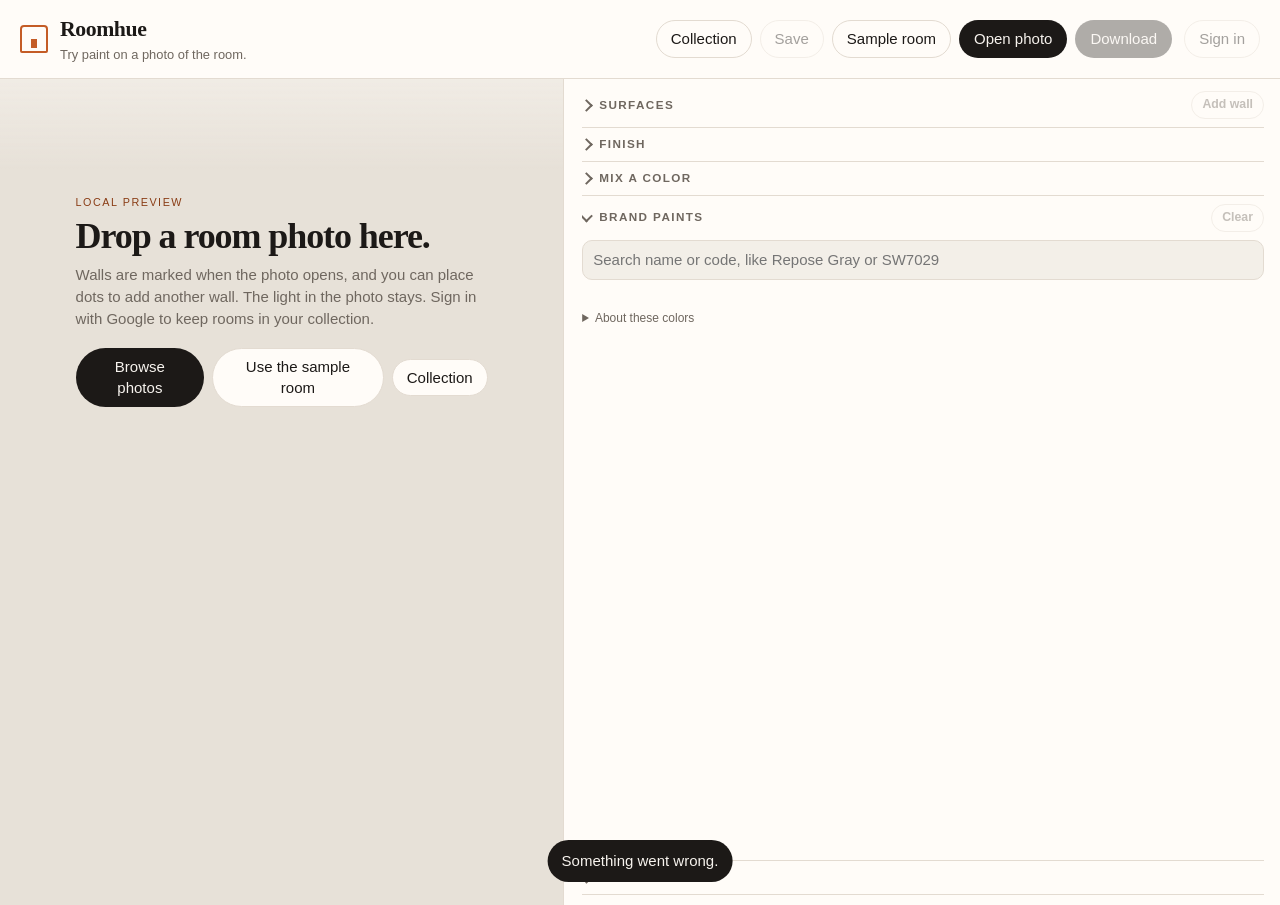
==== static/index.html @ cf5a25e3 "Stop browsers from running a stale app.js; explain a missing sign-in button The page now tags app.js" ====
<!DOCTYPE html>
<html lang="en">
<head>
  <meta charset="UTF-8" />
  <meta name="viewport" content="width=device-width, initial-scale=1" />
  <title>Roomhue</title>
  <link rel="icon" href="data:image/svg+xml,%3Csvg xmlns='http://www.w3.org/2000/svg' viewBox='0 0 32 32'%3E%3Crect width='32' height='32' rx='6' fill='%23f4f0ea'/%3E%3Cpath d='M6 22 V12 L16 6 L26 12 V22 H6Z' fill='none' stroke='%23c45c26' stroke-width='2'/%3E%3Crect x='13' y='16' width='6' height='6' fill='%23c45c26'/%3E%3C/svg%3E" />
  <link rel="stylesheet" href="/static/styles.css" />
</head>
<body>
  <div id="app">
    <header class="top">
      <div class="brand">
        <span class="mark" aria-hidden="true"></span>
        <div>
          <h1>Roomhue</h1>
          <p>Try paint on a photo of the room.</p>
        </div>
      </div>
      <div class="top-actions">
        <button type="button" id="collection-btn" class="text-btn">Collection</button>
        <button type="button" id="save-btn" class="text-btn" disabled>Save</button>
        <button type="button" id="sample-btn" class="text-btn">Sample room</button>
        <button type="button" id="open-btn" class="solid-btn">Open photo</button>
        <button type="button" id="export-btn" class="solid-btn" disabled>Download</button>
        <input id="file" type="file" accept="image/*" hidden />
        <div id="account" class="account">
          <div id="account-google" class="account-google"></div>
          <button type="button" id="account-off" class="text-btn" disabled hidden title="Google sign-in isn't set up on this server yet.">Sign in</button>
          <div id="account-user" class="account-user" hidden>
            <img id="account-avatar" alt="" referrerpolicy="no-referrer" />
            <span id="account-name"></span>
            <button type="button" id="signout-btn" class="text-btn">Sign out</button>
          </div>
        </div>
      </div>
    </header>

    <main>
      <section class="stage-wrap" id="drop">
        <div id="empty" class="empty">
          <p class="eyebrow">Local preview</p>
          <h2>Drop a room photo here.</h2>
          <p class="lede">Walls are marked when the photo opens, and you can place dots to add another wall. The light in the photo stays. Sign in with Google to keep rooms in your collection.</p>
          <div class="empty-actions">
            <button type="button" id="empty-open" class="solid-btn">Browse photos</button>
            <button type="button" id="empty-sample" class="text-btn">Use the sample room</button>
            <button type="button" id="empty-collection" class="text-btn">Collection</button>
          </div>
        </div>

        <div id="studio" class="studio" hidden>
          <div id="stage" class="stage">
            <canvas id="view"></canvas>
            <div id="brush-cursor" class="brush-cursor" hidden></div>
          </div>
          <div class="toolbar">
            <div class="tool-group" role="toolbar" aria-label="Mask tools">
              <button type="button" class="tool" data-tool="select" aria-pressed="true">Select</button>
              <button type="button" class="tool" data-tool="wand" aria-pressed="false">Wand</button>
              <button type="button" class="tool" data-tool="brush" aria-pressed="false">Brush</button>
              <button type="button" class="tool" data-tool="eraser" aria-pressed="false">Eraser</button>
              <button type="button" class="tool" data-tool="dots" aria-pressed="false">Dots</button>
            </div>
            <div id="line-actions" class="tool-group" hidden>
              <button type="button" id="add-wall" class="tool">Add wall</button>
              <button type="button" id="clear-dots" class="tool">Clear dots</button>
            </div>
            <label class="slider-field" id="brush-field">
              <span>Brush</span>
              <input id="brush-size" type="range" min="4" max="80" value="24" />
            </label>
            <div class="tool-group" id="brush-shapes" role="radiogroup" aria-label="Brush shape">
              <button type="button" class="tool is-on" data-brush-shape="circle">Circle</button>
              <button type="button" class="tool" data-brush-shape="square">Square</button>
              <button type="button" class="tool" data-brush-shape="diamond">Diamond</button>
            </div>
            <label class="slider-field" id="tolerance-field">
              <span>Wand reach</span>
              <input id="tolerance" type="range" min="6" max="40" value="16" />
            </label>
            <label class="slider-field compare-field">
              <span>Before</span>
              <input id="compare" type="range" min="0" max="100" value="100" />
              <span>After</span>
            </label>
            <div class="tool-group" role="group" aria-label="Zoom">
              <button type="button" id="zoom-out" class="tool" title="Zoom out">−</button>
              <button type="button" id="zoom-reset" class="tool" title="Fit the photo">Fit</button>
              <button type="button" id="zoom-in" class="tool" title="Zoom in">+</button>
            </div>
            <button type="button" id="undo-btn" class="text-btn" disabled>Undo</button>
            <button type="button" id="redo-btn" class="text-btn" disabled>Redo</button>
          </div>
          <p id="status" class="status"></p>
        </div>
        <div id="busy" class="busy" hidden>Reading the room…</div>
      </section>

      <aside class="panel">
        <div id="panel-resize" class="panel-resize" role="separator" aria-orientation="vertical" aria-label="Drag to resize the color pane" tabindex="0"></div>

        <details class="fold" id="fold-surfaces">
          <summary>
            <span>Surfaces</span>
            <button type="button" id="add-surface" class="text-btn" disabled>Add wall</button>
          </summary>
          <div class="fold-body">
            <ul id="surface-list" class="surface-list"></ul>
            <p class="hint">Each tint is its own surface. Uncheck one to leave it out. Use Dots to add a wall that was missed.</p>
          </div>
        </details>

        <details class="fold" id="fold-finish">
          <summary><span>Finish</span></summary>
          <div class="fold-body finish" id="finish">
            <div class="tool-group sheen-group" role="radiogroup" aria-label="Sheen">
              <button type="button" class="tool" data-sheen="matte">Matte</button>
              <button type="button" class="tool" data-sheen="eggshell">Eggshell</button>
              <button type="button" class="tool" data-sheen="satin">Satin</button>
              <button type="button" class="tool" data-sheen="semi-gloss">Semi-gloss</button>
            </div>
            <label class="slider-field stacked">
              <span>Coverage <output id="coverage-out">92</output>%</span>
              <input id="coverage" type="range" min="0" max="100" value="92" />
            </label>
            <label class="slider-field stacked">
              <span>Shade <output id="shade-out">0</output></span>
              <input id="shade" type="range" min="-15" max="15" value="0" />
            </label>
            <button type="button" id="apply-all" class="text-btn" disabled>Apply this color to every wall</button>
          </div>
        </details>

        <details class="fold" id="fold-mix">
          <summary><span>Mix a color</span></summary>
          <div class="fold-body">
            <div class="picker">
              <canvas id="picker-sv" width="320" height="160" aria-label="Color picker"></canvas>
              <canvas id="picker-hue" width="320" height="18" aria-label="Hue"></canvas>
            </div>
            <form id="custom-form" class="custom">
              <input id="custom-hex" type="text" value="#C45C26" spellcheck="false" aria-label="Hex color" maxlength="7" />
              <button type="submit" class="text-btn">Use</button>
            </form>
            <div id="recent" class="recent" hidden></div>
          </div>
        </details>

        <details class="fold brand-fold" id="fold-brands" open>
          <summary>
            <span>Brand paints</span>
            <button type="button" id="clear-color" class="text-btn" disabled>Clear</button>
          </summary>
          <div class="brand-body">
            <input id="search" type="search" placeholder="Search name or code, like Repose Gray or SW7029" autocomplete="off" />
            <div id="families" class="families"></div>
            <p id="color-count" class="hint"></p>
            <div id="swatches" class="swatches" role="listbox" aria-label="Paint colors"></div>
            <button type="button" id="color-more" class="text-btn" hidden>More colors</button>
            <details class="note-fold">
              <summary>About these colors</summary>
              <p id="color-note" class="hint"></p>
            </details>
          </div>
        </details>

        <details class="fold keys">
          <summary><span>Shortcuts</span></summary>
          <ul>
            <li><kbd>V</kbd> select</li>
            <li><kbd>W</kbd> wand</li>
            <li><kbd>B</kbd> brush</li>
            <li><kbd>E</kbd> eraser</li>
            <li><kbd>D</kbd> dots</li>
            <li><kbd>Enter</kbd> add wall</li>
            <li><kbd>[</kbd> <kbd>]</kbd> brush size</li>
            <li>Double-click or scroll a spot to zoom there. Space drag moves the photo.</li>
            <li><kbd>Ctrl</kbd> <kbd>Z</kbd> undo</li>
            <li><kbd>Ctrl</kbd> <kbd>Y</kbd> redo</li>
          </ul>
        </details>
      </aside>
    </main>
  </div>
  <div id="collection" class="collection" hidden>
    <div class="collection-card">
      <div class="section-head">
        <h2>Collection</h2>
        <button type="button" id="collection-close" class="text-btn">Close</button>
      </div>
      <label class="text-btn collection-upload" for="collection-upload">Upload a saved room</label>
      <input id="collection-upload" type="file" accept=".json,.png,.jpg" webkitdirectory directory multiple hidden />
      <ul id="collection-list" class="collection-list"></ul>
    </div>
  </div>
  <div id="signin" class="collection" hidden>
    <div class="collection-card signin-card">
      <div class="section-head">
        <h2>Sign in to save</h2>
        <button type="button" id="signin-close" class="text-btn">Close</button>
      </div>
      <p class="hint">Your collection is tied to your Google account, so saved rooms are there whenever you sign in.</p>
      <div id="signin-button" class="signin-button"></div>
      <p id="signin-problem" class="hint" hidden></p>
    </div>
  </div>
  <div id="toast" class="toast" role="status"></div>
  <script src="https://accounts.google.com/gsi/client" async></script>
  <script src="/static/app.js"></script>
</body>
</html>
---- static/styles.css ----
:root {
  --paper: #f3efe8;
  --paper-deep: #e7e1d8;
  --panel: #fffcf8;
  --ink: #1c1917;
  --muted: #6f675f;
  --line: #e3dbd1;
  --accent: #c45c26;
  --accent-ink: #8a3d16;
  --focus: #9a4a1e;
  --panel-width: min(840px, 56vw);
  color-scheme: light;
  font-family: "Segoe UI", sans-serif;
  font-size: 15px;
  line-height: 1.45;
  color: var(--ink);
  background: var(--paper);
}

* { box-sizing: border-box; }

[hidden] { display: none !important; }

body {
  margin: 0;
  min-height: 100vh;
}

button, input { font: inherit; color: inherit; }

button { cursor: pointer; }

#app {
  min-height: 100vh;
  display: flex;
  flex-direction: column;
}

.top {
  display: flex;
  align-items: center;
  justify-content: space-between;
  gap: 16px;
  padding: 14px 20px;
  border-bottom: 1px solid var(--line);
  background: var(--panel);
}

.brand { display: flex; align-items: center; gap: 12px; }
.brand h1 {
  margin: 0;
  font-family: Palatino, "Palatino Linotype", Georgia, serif;
  font-size: 1.45rem;
  font-weight: 600;
  letter-spacing: -0.02em;
}
.brand p { margin: 0; color: var(--muted); font-size: 0.86rem; }

.mark {
  width: 28px;
  height: 28px;
  border: 2px solid var(--accent);
  border-radius: 4px 4px 2px 2px;
  position: relative;
}
.mark::after {
  content: "";
  position: absolute;
  left: 9px;
  right: 9px;
  bottom: 3px;
  top: 12px;
  background: var(--accent);
}

.top-actions, .empty-actions { display: flex; gap: 8px; align-items: center; }

.solid-btn, .text-btn, .tool {
  border-radius: 999px;
  border: 1px solid transparent;
  padding: 7px 14px;
  background: transparent;
}

.solid-btn {
  background: var(--ink);
  color: #f7f3ee;
}
.solid-btn:disabled { opacity: 0.35; cursor: default; }

.text-btn { border-color: var(--line); background: var(--panel); }
.text-btn:disabled { opacity: 0.4; cursor: default; }

.solid-btn:focus-visible, .text-btn:focus-visible, .tool:focus-visible,
input:focus-visible, .swatch:focus-visible, summary:focus-visible {
  outline: 2px solid var(--focus);
  outline-offset: 2px;
}

main {
  flex: 1;
  display: grid;
  grid-template-columns: minmax(0, 1fr) var(--panel-width);
  min-height: 0;
}

.stage-wrap {
  position: relative;
  min-height: calc(100vh - 74px);
  background:
    linear-gradient(180deg, rgba(255, 252, 248, 0.4), transparent 90px),
    var(--paper-deep);
}

.empty {
  max-width: 460px;
  margin: 12vh auto 0;
  padding: 8px 24px;
}
.empty h2 {
  margin: 6px 0 8px;
  font-family: Palatino, "Palatino Linotype", Georgia, serif;
  font-size: 2.4rem;
  font-weight: 600;
  letter-spacing: -0.03em;
  line-height: 1.1;
}
.eyebrow {
  margin: 0;
  text-transform: uppercase;
  letter-spacing: 0.14em;
  font-size: 0.72rem;
  color: var(--accent-ink);
}
.lede { color: var(--muted); margin: 0 0 18px; }

.stage-wrap.drag .empty,
.stage-wrap.drag .studio {
  outline: 2px dashed var(--accent);
  outline-offset: -12px;
}

.studio {
  height: calc(100vh - 74px);
  display: flex;
  flex-direction: column;
  padding: 16px 16px 10px;
  gap: 10px;
}

.stage {
  flex: 1;
  min-height: 0;
  display: grid;
  place-items: center;
  position: relative;
  overflow: hidden;
}

canvas {
  max-width: none;
  max-height: none;
  background: #d9d2c8;
  box-shadow: 0 16px 40px rgba(40, 28, 16, 0.12);
  cursor: crosshair;
}

#view {
  position: absolute;
  left: 0;
  top: 0;
}

.brush-cursor {
  position: absolute;
  border: 1.5px solid white;
  border-radius: 50%;
  box-shadow: 0 0 0 1px rgba(0, 0, 0, 0.45);
  pointer-events: none;
}
.brush-cursor.is-square { border-radius: 0; }
.brush-cursor.is-diamond { border-radius: 0; transform: rotate(45deg); }

.toolbar {
  display: flex;
  flex-wrap: wrap;
  gap: 10px 14px;
  align-items: center;
}

.tool-group {
  display: flex;
  padding: 3px;
  border: 1px solid var(--line);
  border-radius: 999px;
  background: var(--panel);
}

.tool { padding: 5px 12px; color: var(--muted); }
.tool[aria-pressed="true"], .tool.is-on {
  background: var(--ink);
  color: #f7f3ee;
}

.slider-field {
  display: flex;
  align-items: center;
  gap: 8px;
  color: var(--muted);
  font-size: 0.86rem;
}
.slider-field.stacked { display: grid; gap: 4px; }
.slider-field input[type="range"] { width: 110px; accent-color: var(--accent); }
.slider-field.stacked input[type="range"] { width: 100%; }
.compare-field input[type="range"] { width: 140px; }

.status { margin: 0; min-height: 1.2em; color: var(--muted); font-size: 0.86rem; }

.busy {
  position: absolute;
  inset: 0;
  display: grid;
  place-items: center;
  background: rgba(243, 239, 232, 0.72);
  font-family: Palatino, "Palatino Linotype", Georgia, serif;
  font-size: 1.4rem;
}

.panel {
  position: relative;
  display: flex;
  flex-direction: column;
  background: var(--panel);
  border-left: 1px solid var(--line);
  padding: 4px 16px 10px 18px;
  height: calc(100vh - 74px);
  max-height: calc(100vh - 74px);
  overflow: hidden;
  min-width: 0;
}

.panel-resize {
  position: absolute;
  left: -4px;
  top: 0;
  bottom: 0;
  width: 10px;
  cursor: col-resize;
  touch-action: none;
  z-index: 2;
}
.panel-resize::after {
  content: "";
  position: absolute;
  left: 4px;
  top: 0;
  bottom: 0;
  width: 2px;
  background: transparent;
}
.panel-resize:hover::after,
.panel-resize.is-dragging::after { background: var(--accent); }

.section-head {
  display: flex;
  justify-content: space-between;
  align-items: center;
  gap: 8px;
  margin-bottom: 10px;
}
.section-head h2 {
  margin: 0;
  font-size: 0.78rem;
  letter-spacing: 0.12em;
  text-transform: uppercase;
  color: var(--muted);
  font-weight: 650;
}

.fold {
  flex: 0 0 auto;
  border-bottom: 1px solid var(--line);
  min-height: 0;
}
.fold > summary {
  list-style: none;
  cursor: pointer;
  display: flex;
  align-items: center;
  gap: 8px;
  padding: 8px 0;
  font-size: 0.78rem;
  letter-spacing: 0.12em;
  text-transform: uppercase;
  color: var(--muted);
  font-weight: 650;
}
.fold > summary::-webkit-details-marker { display: none; }
.fold > summary::before {
  content: "";
  width: 7px;
  height: 7px;
  border-right: 2px solid currentColor;
  border-bottom: 2px solid currentColor;
  transform: rotate(-45deg);
  flex: 0 0 auto;
}
.fold[open] > summary::before { transform: rotate(45deg) translate(-1px, -1px); }
.fold > summary > span { flex: 1; }
.fold > summary .text-btn {
  text-transform: none;
  letter-spacing: 0;
  font-size: 0.82rem;
  font-weight: 550;
  padding: 4px 10px;
}
.fold-body {
  max-height: 28vh;
  overflow: auto;
  padding-bottom: 12px;
}

.brand-fold[open] {
  flex: 1 1 auto;
  min-height: 0;
  display: flex;
  flex-direction: column;
  overflow: hidden;
}
.brand-fold[open]::details-content {
  flex: 1 1 auto;
  min-height: 0;
  display: flex;
  flex-direction: column;
  overflow: hidden;
}
.brand-body {
  flex: 1 1 auto;
  min-height: 0;
  display: flex;
  flex-direction: column;
  overflow: hidden;
  padding-bottom: 8px;
}
.note-fold { margin-top: 6px; color: var(--muted); font-size: 0.8rem; }
.note-fold summary { cursor: pointer; }
.note-fold .hint { margin-top: 6px; }

.surface-list { list-style: none; margin: 0; padding: 0; display: grid; gap: 6px; }
.surface-list li { margin: 0; }
.surface-row { display: flex; gap: 8px; align-items: center; }
.surface-row > input { margin: 0; accent-color: var(--accent); flex: 0 0 auto; }

.surface {
  flex: 1;
  width: auto;
  display: grid;
  grid-template-columns: 22px 1fr;
  gap: 10px;
  align-items: center;
  text-align: left;
  padding: 8px 10px;
  border-radius: 10px;
  border: 1px solid var(--line);
  background: transparent;
}
.surface.is-selected { border-color: var(--ink); }
.surface.is-off { opacity: 0.45; }
.surface input { margin: 0; accent-color: var(--accent); }
.chip {
  width: 22px;
  height: 22px;
  border-radius: 50%;
  border: 1px solid rgba(0, 0, 0, 0.12);
}
.surface small { color: var(--muted); display: block; font-size: 0.75rem; }
.remove {
  border: 0;
  background: transparent;
  color: var(--muted);
  padding: 4px 6px;
}

.hint { color: var(--muted); font-size: 0.84rem; margin: 10px 0 0; }

.sheen-group { margin: 10px 0; flex-wrap: wrap; }
.finish .text-btn { margin-top: 8px; }

#search, #custom-hex {
  width: 100%;
  border: 1px solid var(--line);
  background: var(--paper);
  border-radius: 10px;
  padding: 8px 10px;
}

.families {
  display: flex;
  flex: 0 0 auto;
  flex-wrap: wrap;
  gap: 6px;
  margin: 8px 0;
}
.family {
  flex: 0 0 auto;
  border: 1px solid var(--line);
  background: transparent;
  border-radius: 999px;
  padding: 6px 12px;
  color: var(--ink);
  font-size: 0.92rem;
}
.family.is-on { background: var(--ink); color: #f7f3ee; border-color: var(--ink); }

.swatches {
  flex: 1 1 auto;
  min-height: 0;
  display: flex;
  flex-direction: column;
  gap: 2px;
  align-content: start;
  overflow: auto;
}
.color-group { border-bottom: 1px solid var(--line); }
.color-group > summary {
  list-style: none;
  cursor: pointer;
  display: flex;
  align-items: center;
  gap: 8px;
  padding: 8px 0;
  font-weight: 650;
}
.color-group > summary::-webkit-details-marker { display: none; }
.color-group > summary::before {
  content: "";
  width: 7px;
  height: 7px;
  border-right: 2px solid currentColor;
  border-bottom: 2px solid currentColor;
  transform: rotate(-45deg);
  flex: 0 0 auto;
}
.color-group[open] > summary::before { transform: rotate(45deg) translate(-1px, -1px); }
.color-group > summary span { flex: 1; }
.color-group > summary small { color: var(--muted); font-weight: 500; font-size: 0.78rem; }
.color-group:not([open]) .group-paints { display: none; }
.group-paints {
  display: grid;
  grid-template-columns: repeat(auto-fill, minmax(124px, 1fr));
  gap: 8px;
  padding-bottom: 8px;
}
.paint {
  display: grid;
  gap: 5px;
  align-items: stretch;
  text-align: left;
  padding: 3px;
  border-radius: 8px;
  border: 1px solid transparent;
  background: transparent;
  width: 100%;
  min-width: 0;
}
.paint .chip {
  width: 100%;
  height: 58px;
  border-radius: 8px;
}
.paint-label {
  display: flex;
  align-items: baseline;
  justify-content: space-between;
  gap: 6px;
  min-width: 0;
}
.paint.is-on { border-color: var(--ink); }
.paint strong, .paint small {
  display: block;
  overflow: hidden;
  text-overflow: ellipsis;
  white-space: nowrap;
}
.paint strong { flex: 1; min-width: 0; font-weight: 650; font-size: 0.75rem; }
.paint small { flex: 0 1 auto; max-width: 46%; color: var(--muted); font-size: 0.68rem; }
#color-more { margin-top: 8px; align-self: flex-start; }
#color-count { margin: 0 0 8px; }
.swatch {
  aspect-ratio: 1;
  border-radius: 8px;
  border: 1px solid rgba(0, 0, 0, 0.12);
  padding: 0;
}
.swatch.is-on { outline: 2px solid var(--ink); outline-offset: 1px; }

.custom { display: flex; gap: 8px; margin-top: 8px; align-items: center; }
.custom #custom-hex { width: auto; flex: 1; }
.picker { display: grid; gap: 8px; }
.picker canvas {
  width: 100%;
  max-width: 100%;
  max-height: none;
  background: transparent;
  box-shadow: none;
  border-radius: 10px;
  cursor: crosshair;
  display: block;
  border: 1px solid var(--line);
}
#picker-sv { height: 160px; }
#picker-hue { height: 18px; }
#search { margin-top: 0; }

.recent { display: flex; gap: 6px; margin-top: 10px; flex-wrap: wrap; }

.keys { color: var(--muted); font-size: 0.84rem; }
.keys ul { margin: 8px 0 0; padding-left: 18px; }
kbd {
  font-family: inherit;
  border: 1px solid var(--line);
  border-bottom-width: 2px;
  border-radius: 4px;
  padding: 0 5px;
  background: var(--paper);
}

.toast {
  position: fixed;
  left: 50%;
  bottom: 18px;
  transform: translateX(-50%) translateY(12px);
  background: var(--ink);
  color: #f7f3ee;
  padding: 10px 14px;
  border-radius: 999px;
  opacity: 0;
  pointer-events: none;
  transition: opacity 160ms ease, transform 160ms ease;
}
.toast.show { opacity: 1; transform: translateX(-50%) translateY(0); }

.collection {
  position: fixed;
  inset: 0;
  z-index: 6;
  display: grid;
  place-items: center;
  background: rgba(28, 25, 23, 0.35);
  padding: 16px;
}
.collection-card {
  width: min(560px, 100%);
  max-height: min(72vh, 680px);
  overflow: auto;
  background: var(--panel);
  border-radius: 16px;
  padding: 18px;
  box-shadow: 0 20px 50px rgba(40, 28, 16, 0.18);
}
.collection-upload { display: inline-block; margin-top: 4px; }
.collection-list { list-style: none; margin: 12px 0 0; padding: 0; display: grid; gap: 8px; }
.collection-item {
  display: grid;
  grid-template-columns: 96px 1fr auto;
  gap: 12px;
  align-items: center;
}
.collection-item img {
  width: 96px;
  height: 64px;
  object-fit: cover;
  border-radius: 8px;
  background: var(--paper-deep);
}
.collection-item small { color: var(--muted); display: block; font-size: 0.75rem; }
.collection-item button { margin-right: 4px; }
.collection-empty { color: var(--muted); margin: 12px 0 0; }

.account { display: flex; align-items: center; margin-left: 4px; }
.account-google { min-height: 32px; display: flex; align-items: center; }
.account-user { display: flex; align-items: center; gap: 8px; }
.account-user img {
  width: 28px;
  height: 28px;
  border-radius: 50%;
  background: var(--paper-deep);
}
.account-user span {
  max-width: 140px;
  overflow: hidden;
  text-overflow: ellipsis;
  white-space: nowrap;
  font-size: 0.85rem;
}
.signin-card { width: min(420px, 100%); }
.signin-button { margin-top: 14px; display: flex; justify-content: center; min-height: 44px; }

@media (max-width: 980px) {
  main { grid-template-columns: 1fr; }
  .panel-resize { display: none; }
  .panel {
    height: auto;
    max-height: none;
    overflow: visible;
    border-left: 0;
    border-top: 1px solid var(--line);
  }
  .brand-fold[open] { min-height: 70vh; }
  .swatches { min-height: 58vh; }
  .studio, .stage-wrap { height: auto; min-height: 70vh; }
  .stage { min-height: 52vh; }
  .empty { margin-top: 8vh; }
  .empty h2 { font-size: 2rem; }
}
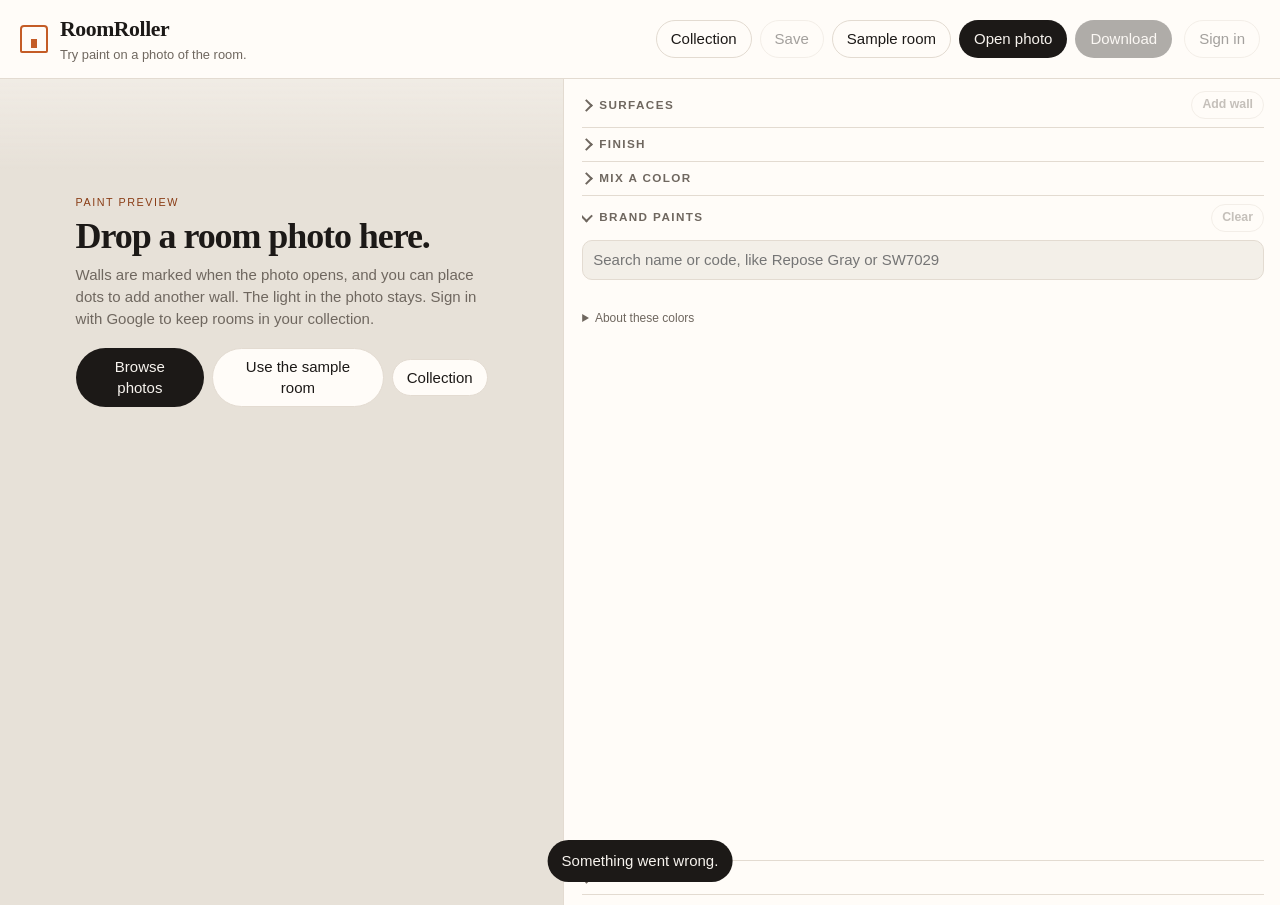
==== commit c5ac8735: "Rebuild the phone layout, make painting fast on mobile, rename to RoomRoller Phones get a compact he" ====
--- a/static/index.html
+++ b/static/index.html
@@ -2,8 +2,9 @@
 <html lang="en">
 <head>
   <meta charset="UTF-8" />
-  <meta name="viewport" content="width=device-width, initial-scale=1" />
-  <title>Roomhue</title>
+  <meta name="viewport" content="width=device-width, initial-scale=1, viewport-fit=cover" />
+  <meta name="theme-color" content="#fffcf8" />
+  <title>RoomRoller</title>
   <link rel="icon" href="data:image/svg+xml,%3Csvg xmlns='http://www.w3.org/2000/svg' viewBox='0 0 32 32'%3E%3Crect width='32' height='32' rx='6' fill='%23f4f0ea'/%3E%3Cpath d='M6 22 V12 L16 6 L26 12 V22 H6Z' fill='none' stroke='%23c45c26' stroke-width='2'/%3E%3Crect x='13' y='16' width='6' height='6' fill='%23c45c26'/%3E%3C/svg%3E" />
   <link rel="stylesheet" href="/static/styles.css" />
 </head>
@@ -13,11 +14,15 @@
       <div class="brand">
         <span class="mark" aria-hidden="true"></span>
         <div>
-          <h1>Roomhue</h1>
+          <h1>RoomRoller</h1>
           <p>Try paint on a photo of the room.</p>
         </div>
       </div>
-      <div class="top-actions">
+      <div class="mobile-actions">
+        <button type="button" id="m-open" class="solid-btn">Open photo</button>
+        <button type="button" id="menu-btn" class="icon-btn" aria-label="Menu" aria-expanded="false" aria-controls="top-actions"><span></span><span></span><span></span></button>
+      </div>
+      <div class="top-actions" id="top-actions">
         <button type="button" id="collection-btn" class="text-btn">Collection</button>
         <button type="button" id="save-btn" class="text-btn" disabled>Save</button>
         <button type="button" id="sample-btn" class="text-btn">Sample room</button>
@@ -39,8 +44,8 @@
     <main>
       <section class="stage-wrap" id="drop">
         <div id="empty" class="empty">
-          <p class="eyebrow">Local preview</p>
-          <h2>Drop a room photo here.</h2>
+          <p class="eyebrow">Paint preview</p>
+          <h2 id="empty-title">Drop a room photo here.</h2>
           <p class="lede">Walls are marked when the photo opens, and you can place dots to add another wall. The light in the photo stays. Sign in with Google to keep rooms in your collection.</p>
           <div class="empty-actions">
             <button type="button" id="empty-open" class="solid-btn">Browse photos</button>
@@ -52,6 +57,7 @@
         <div id="studio" class="studio" hidden>
           <div id="stage" class="stage">
             <canvas id="view"></canvas>
+            <button type="button" id="hold-compare" class="hold-compare">Hold for before</button>
             <div id="brush-cursor" class="brush-cursor" hidden></div>
           </div>
           <div class="toolbar">
@@ -99,6 +105,13 @@
 
       <aside class="panel">
         <div id="panel-resize" class="panel-resize" role="separator" aria-orientation="vertical" aria-label="Drag to resize the color pane" tabindex="0"></div>
+        <div id="sheet-handle" class="sheet-handle" role="button" tabindex="0" aria-label="Drag to resize the panel"><span></span></div>
+        <nav id="sheet-tabs" class="sheet-tabs" role="tablist" aria-label="Panels">
+          <button type="button" role="tab" data-sheet="fold-brands">Colors</button>
+          <button type="button" role="tab" data-sheet="fold-surfaces">Walls</button>
+          <button type="button" role="tab" data-sheet="fold-finish">Finish</button>
+          <button type="button" role="tab" data-sheet="fold-mix">Mix</button>
+        </nav>
 
         <details class="fold" id="fold-surfaces">
           <summary>
@@ -129,6 +142,7 @@
               <input id="shade" type="range" min="-15" max="15" value="0" />
             </label>
             <button type="button" id="apply-all" class="text-btn" disabled>Apply this color to every wall</button>
+            <button type="button" id="clear-color-finish" class="text-btn mobile-only" disabled>Remove the color from this surface</button>
           </div>
         </details>
 
--- a/static/styles.css
+++ b/static/styles.css
@@ -155,6 +155,9 @@
   place-items: center;
   position: relative;
   overflow: hidden;
+  touch-action: none;
+  -webkit-user-select: none;
+  user-select: none;
 }
 
 canvas {
@@ -169,6 +172,7 @@
   position: absolute;
   left: 0;
   top: 0;
+  transform-origin: 0 0;
 }
 
 .brush-cursor {
@@ -613,3 +617,242 @@
   .empty { margin-top: 8vh; }
   .empty h2 { font-size: 2rem; }
 }
+
+.mobile-actions, .sheet-handle, .sheet-tabs, .hold-compare, .mobile-only { display: none; }
+
+@media (max-width: 900px) {
+  html, body { height: 100%; }
+  body {
+    overscroll-behavior: none;
+    -webkit-tap-highlight-color: transparent;
+  }
+  body.has-photo { overflow: hidden; }
+  #app { min-height: 100dvh; }
+  body.has-photo #app { height: 100dvh; }
+  button, summary, .sheet-tabs, .toolbar { touch-action: manipulation; }
+
+  .top {
+    position: relative;
+    z-index: 5;
+    gap: 8px;
+    padding: calc(8px + env(safe-area-inset-top)) calc(12px + env(safe-area-inset-right)) 8px calc(12px + env(safe-area-inset-left));
+  }
+  .brand { gap: 8px; min-width: 0; }
+  .brand p { display: none; }
+  .brand h1 { font-size: 1.2rem; }
+  .mark { width: 22px; height: 22px; }
+  .mark::after { left: 6px; right: 6px; top: 9px; bottom: 2px; }
+  .mobile-actions { display: flex; gap: 8px; align-items: center; }
+  .mobile-actions .solid-btn { min-height: 40px; padding: 8px 16px; }
+  .icon-btn {
+    width: 42px;
+    height: 42px;
+    display: inline-flex;
+    flex-direction: column;
+    justify-content: center;
+    align-items: center;
+    gap: 4px;
+    border: 1px solid var(--line);
+    border-radius: 999px;
+    background: var(--panel);
+    padding: 0;
+  }
+  .icon-btn span { width: 16px; height: 2px; border-radius: 1px; background: var(--ink); }
+  .top-actions {
+    display: none;
+    position: absolute;
+    top: calc(100% - 2px);
+    right: calc(8px + env(safe-area-inset-right));
+    width: min(280px, calc(100vw - 16px));
+    flex-direction: column;
+    align-items: stretch;
+    gap: 4px;
+    padding: 8px;
+    background: var(--panel);
+    border: 1px solid var(--line);
+    border-radius: 16px;
+    box-shadow: 0 18px 40px rgba(40, 28, 16, 0.16);
+  }
+  .top.menu-open .top-actions { display: flex; }
+  .top-actions .text-btn, .top-actions .solid-btn {
+    min-height: 46px;
+    border-radius: 12px;
+    text-align: left;
+    padding: 10px 14px;
+    border-color: transparent;
+    background: transparent;
+    color: var(--ink);
+  }
+  .top-actions .text-btn:active, .top-actions .solid-btn:active { background: var(--paper); }
+  #open-btn { display: none; }
+  .account {
+    margin: 4px 0 0;
+    padding: 10px 6px 4px;
+    border-top: 1px solid var(--line);
+    justify-content: center;
+  }
+  .account-user { width: 100%; }
+  .account-user span { flex: 1; max-width: none; }
+
+  main { display: flex; flex-direction: column; flex: 1 1 auto; min-height: 0; }
+  .stage-wrap { flex: 1 1 auto; min-height: 0; height: auto; }
+  body:not(.has-photo) .panel { display: none; }
+  .studio { height: 100%; min-height: 0; padding: 8px 8px 6px; gap: 6px; }
+  .stage { min-height: 0; }
+  #view { box-shadow: 0 8px 24px rgba(40, 28, 16, 0.14); }
+
+  .toolbar {
+    flex-wrap: nowrap;
+    overflow-x: auto;
+    gap: 8px;
+    margin: 0 -8px;
+    padding: 0 8px 2px;
+    scrollbar-width: none;
+    overscroll-behavior-x: contain;
+  }
+  .toolbar::-webkit-scrollbar { display: none; }
+  .toolbar > * { flex: 0 0 auto; }
+  .toolbar .tool { min-height: 38px; padding: 6px 10px; font-size: 0.92rem; }
+  .toolbar .tool-group { padding: 2px; }
+  .toolbar .text-btn { min-height: 40px; }
+  .toolbar [aria-label="Zoom"], .compare-field, #brush-field, #brush-shapes, #tolerance-field { display: none; }
+  .studio[data-tool="brush"] #brush-field,
+  .studio[data-tool="eraser"] #brush-field,
+  .studio[data-tool="brush"] #brush-shapes,
+  .studio[data-tool="eraser"] #brush-shapes,
+  .studio[data-tool="wand"] #tolerance-field { display: flex; }
+  .mobile-only { display: inline-flex; }
+  #fold-brands > summary, .note-fold { display: none; }
+  #color-count { margin: 0 0 4px; font-size: 0.78rem; }
+  .families { margin-top: 6px; margin-bottom: 6px; }
+  .brand-body { padding-top: 2px; }
+  .hold-compare {
+    display: inline-flex;
+    align-items: center;
+    position: absolute;
+    right: 10px;
+    bottom: 10px;
+    z-index: 2;
+    min-height: 38px;
+    padding: 8px 14px;
+    border: 0;
+    border-radius: 999px;
+    background: rgba(255, 252, 248, 0.92);
+    box-shadow: 0 4px 14px rgba(40, 28, 16, 0.18);
+    color: var(--ink);
+    font-size: 0.86rem;
+    font-weight: 600;
+    -webkit-user-select: none;
+    user-select: none;
+    -webkit-touch-callout: none;
+    touch-action: none;
+  }
+  .hold-compare.is-on { background: var(--ink); color: #f7f3ee; }
+  .status {
+    font-size: 0.8rem;
+    line-height: 1.3;
+    min-height: 0;
+    display: -webkit-box;
+    -webkit-line-clamp: 2;
+    -webkit-box-orient: vertical;
+    overflow: hidden;
+  }
+
+  .panel {
+    --sheet: 46dvh;
+    flex: 0 0 auto;
+    height: var(--sheet);
+    max-height: none;
+    padding: 0 calc(14px + env(safe-area-inset-right)) env(safe-area-inset-bottom) calc(14px + env(safe-area-inset-left));
+    border-left: 0;
+    border-top: 1px solid var(--line);
+    border-radius: 18px 18px 0 0;
+    box-shadow: 0 -10px 30px rgba(40, 28, 16, 0.08);
+    overflow: hidden;
+    transition: height 220ms cubic-bezier(0.2, 0.8, 0.2, 1);
+  }
+  .panel.is-dragging { transition: none; }
+  .sheet-handle {
+    display: grid;
+    place-items: center;
+    flex: 0 0 auto;
+    height: 26px;
+    margin: 0 -14px;
+    touch-action: none;
+    cursor: grab;
+  }
+  .sheet-handle span { width: 40px; height: 5px; border-radius: 3px; background: #d5ccc1; }
+  .sheet-tabs { display: flex; flex: 0 0 auto; gap: 4px; padding: 0 0 8px; }
+  .sheet-tabs button {
+    flex: 1;
+    min-height: 38px;
+    border: 0;
+    border-radius: 999px;
+    background: transparent;
+    color: var(--muted);
+    font-weight: 600;
+  }
+  .sheet-tabs button[aria-selected="true"] { background: var(--ink); color: #f7f3ee; }
+
+  .panel > .fold { display: none; border-bottom: 0; }
+  .panel > .fold.is-tab { display: block; }
+  .fold > summary { padding: 0 0 6px; min-height: 0; }
+  .fold > summary::before { display: none; }
+  #fold-finish > summary, #fold-mix > summary { display: none; }
+  .fold-body {
+    max-height: calc(var(--sheet) - 112px - env(safe-area-inset-bottom));
+    overflow: auto;
+    overscroll-behavior: contain;
+  }
+  #fold-finish .fold-body, #fold-mix .fold-body { max-height: calc(var(--sheet) - 80px - env(safe-area-inset-bottom)); }
+  .brand-fold[open] { min-height: 0; }
+  .brand-body { height: calc(var(--sheet) - 76px - env(safe-area-inset-bottom)); padding-bottom: 0; }
+  .swatches { min-height: 0; overscroll-behavior: contain; }
+  .families {
+    flex-wrap: nowrap;
+    overflow-x: auto;
+    margin-left: -14px;
+    margin-right: -14px;
+    padding: 0 14px;
+    scrollbar-width: none;
+  }
+  .families::-webkit-scrollbar { display: none; }
+  .family { min-height: 36px; }
+  .group-paints { grid-template-columns: repeat(auto-fill, minmax(96px, 1fr)); gap: 6px; }
+  .paint .chip { height: 48px; }
+  .color-group > summary { padding: 11px 0; }
+  #search, #custom-hex { font-size: 16px; padding: 8px 12px; }
+  .surface { min-height: 50px; }
+  .remove { min-height: 44px; }
+  .sheen-group .tool { flex: 1; min-height: 40px; }
+  .finish .text-btn { min-height: 44px; width: 100%; }
+  .slider-field input[type="range"] { min-height: 32px; }
+  .keys { display: none !important; }
+
+  .empty { margin: 6vh auto 0; padding: 8px 20px calc(24px + env(safe-area-inset-bottom)); }
+  .empty h2 { font-size: 1.9rem; }
+  .empty-actions { flex-wrap: wrap; }
+  .empty-actions button { min-height: 46px; }
+
+  .collection { align-items: end; padding: 0; }
+  .collection-card {
+    width: 100%;
+    max-height: 86dvh;
+    border-radius: 18px 18px 0 0;
+    padding-bottom: calc(18px + env(safe-area-inset-bottom));
+  }
+  .collection-item { grid-template-columns: 72px 1fr; }
+  .collection-item img { width: 72px; height: 54px; }
+  .collection-item > div:last-child { grid-column: 1 / -1; display: flex; gap: 8px; }
+  .collection-item button { flex: 1; min-height: 40px; margin: 0; }
+  .text-btn { min-height: 40px; }
+
+  .toast {
+    bottom: auto;
+    top: calc(62px + env(safe-area-inset-top));
+    max-width: calc(100vw - 32px);
+    text-align: center;
+    border-radius: 14px;
+    z-index: 10;
+  }
+}
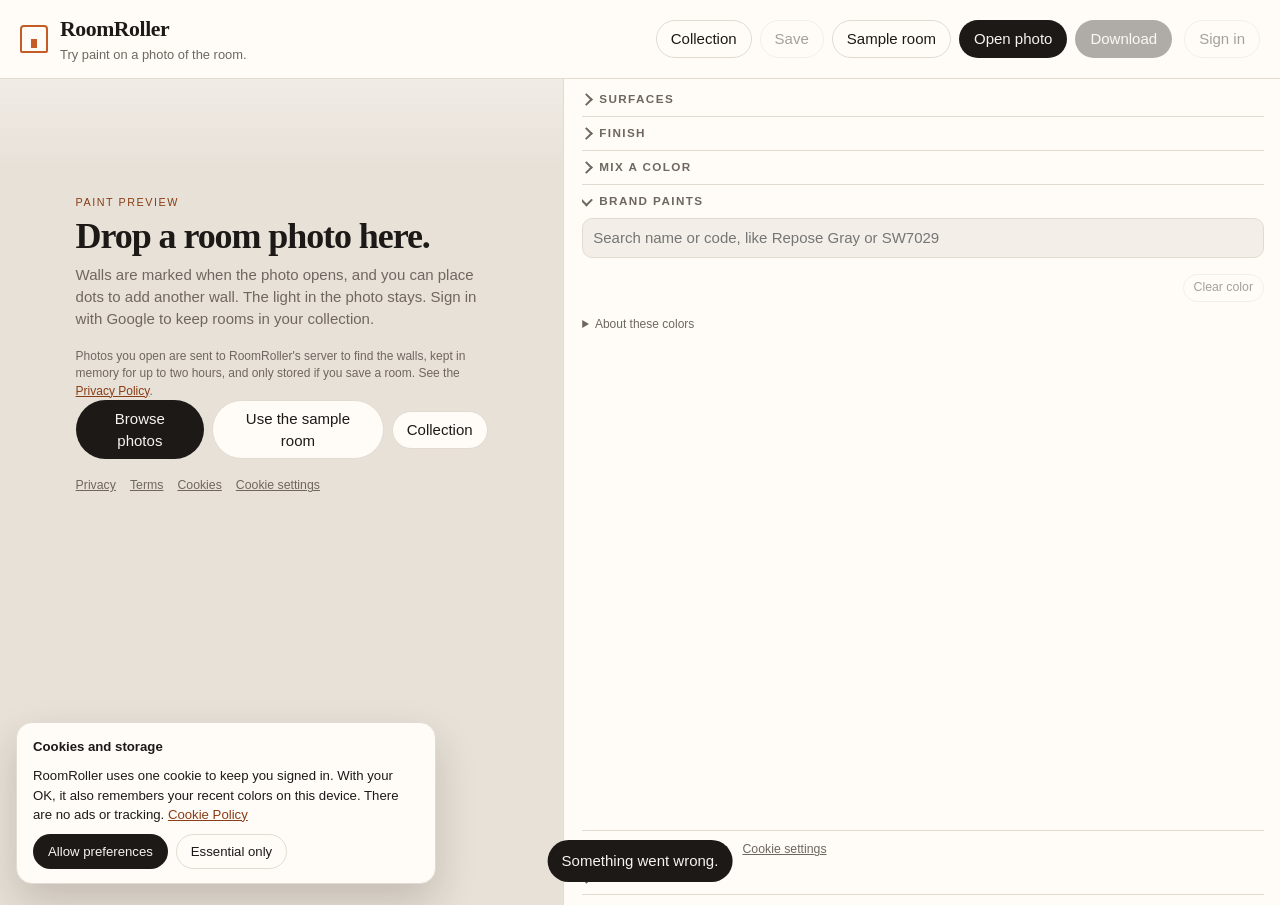
==== commit 0089abe1: "Add privacy, terms, and cookie policies with consent and account deletion; free up room on phones Le" ====
--- a/static/index.html
+++ b/static/index.html
@@ -30,14 +30,21 @@
         <button type="button" id="export-btn" class="solid-btn" disabled>Download</button>
         <input id="file" type="file" accept="image/*" hidden />
         <div id="account" class="account">
-          <div id="account-google" class="account-google"></div>
+          <button type="button" id="signin-btn" class="text-btn" hidden>Sign in</button>
           <button type="button" id="account-off" class="text-btn" disabled hidden title="Google sign-in isn't set up on this server yet.">Sign in</button>
           <div id="account-user" class="account-user" hidden>
-            <img id="account-avatar" alt="" referrerpolicy="no-referrer" />
+            <span id="account-initial" class="account-initial" aria-hidden="true"></span>
             <span id="account-name"></span>
             <button type="button" id="signout-btn" class="text-btn">Sign out</button>
-          </div>
-        </div>
+            <button type="button" id="delete-account-btn" class="text-btn delete-account">Delete account and data</button>
+          </div>
+        </div>
+        <nav class="menu-legal" aria-label="Menu policy links">
+          <a href="/privacy">Privacy</a>
+          <a href="/terms">Terms</a>
+          <a href="/cookies">Cookies</a>
+          <button type="button" class="link-btn" data-cookie-settings>Cookie settings</button>
+        </nav>
       </div>
     </header>
 
@@ -47,18 +54,30 @@
           <p class="eyebrow">Paint preview</p>
           <h2 id="empty-title">Drop a room photo here.</h2>
           <p class="lede">Walls are marked when the photo opens, and you can place dots to add another wall. The light in the photo stays. Sign in with Google to keep rooms in your collection.</p>
+          <p class="fine-print">Photos you open are sent to RoomRoller's server to find the walls, kept in memory for up to two hours, and only stored if you save a room. See the <a href="/privacy">Privacy Policy</a>.</p>
           <div class="empty-actions">
             <button type="button" id="empty-open" class="solid-btn">Browse photos</button>
             <button type="button" id="empty-sample" class="text-btn">Use the sample room</button>
             <button type="button" id="empty-collection" class="text-btn">Collection</button>
           </div>
+          <nav class="legal-links" aria-label="Policies">
+            <a href="/privacy">Privacy</a>
+            <a href="/terms">Terms</a>
+            <a href="/cookies">Cookies</a>
+            <button type="button" class="link-btn" data-cookie-settings>Cookie settings</button>
+          </nav>
         </div>
 
         <div id="studio" class="studio" hidden>
           <div id="stage" class="stage">
-            <canvas id="view"></canvas>
+            <canvas id="view" role="img" aria-label="Your room photo with the paint preview"></canvas>
             <button type="button" id="hold-compare" class="hold-compare">Hold for before</button>
-            <div id="brush-cursor" class="brush-cursor" hidden></div>
+            <div class="photo-history">
+              <button type="button" id="m-undo" class="photo-btn" aria-label="Undo" disabled>&#8630;</button>
+              <button type="button" id="m-redo" class="photo-btn" aria-label="Redo" disabled>&#8631;</button>
+            </div>
+            <button type="button" id="edit-toggle" class="photo-btn photo-edit" aria-pressed="false">Edit</button>
+            <div id="brush-cursor" class="brush-cursor" aria-hidden="true" hidden></div>
           </div>
           <div class="toolbar">
             <div class="tool-group" role="toolbar" aria-label="Mask tools">
@@ -104,7 +123,7 @@
       </section>
 
       <aside class="panel">
-        <div id="panel-resize" class="panel-resize" role="separator" aria-orientation="vertical" aria-label="Drag to resize the color pane" tabindex="0"></div>
+        <div id="panel-resize" class="panel-resize" role="separator" aria-orientation="vertical" aria-label="Drag to resize the color pane" aria-valuemin="300" aria-valuemax="1200" aria-valuenow="840" tabindex="0"></div>
         <div id="sheet-handle" class="sheet-handle" role="button" tabindex="0" aria-label="Drag to resize the panel"><span></span></div>
         <nav id="sheet-tabs" class="sheet-tabs" role="tablist" aria-label="Panels">
           <button type="button" role="tab" data-sheet="fold-brands">Colors</button>
@@ -114,11 +133,11 @@
         </nav>
 
         <details class="fold" id="fold-surfaces">
-          <summary>
-            <span>Surfaces</span>
-            <button type="button" id="add-surface" class="text-btn" disabled>Add wall</button>
-          </summary>
+          <summary><span>Surfaces</span></summary>
           <div class="fold-body">
+            <div class="fold-actions">
+              <button type="button" id="add-surface" class="text-btn" disabled>Add wall</button>
+            </div>
             <ul id="surface-list" class="surface-list"></ul>
             <p class="hint">Each tint is its own surface. Uncheck one to leave it out. Use Dots to add a wall that was missed.</p>
           </div>
@@ -162,15 +181,19 @@
         </details>
 
         <details class="fold brand-fold" id="fold-brands" open>
-          <summary>
-            <span>Brand paints</span>
-            <button type="button" id="clear-color" class="text-btn" disabled>Clear</button>
-          </summary>
+          <summary><span>Brand paints</span></summary>
           <div class="brand-body">
-            <input id="search" type="search" placeholder="Search name or code, like Repose Gray or SW7029" autocomplete="off" />
+            <div class="search-row">
+              <input id="search" type="search" placeholder="Search name or code, like Repose Gray or SW7029" autocomplete="off" />
+              <select id="brand-select" class="brand-select" aria-label="Brand"></select>
+            </div>
             <div id="families" class="families"></div>
-            <p id="color-count" class="hint"></p>
-            <div id="swatches" class="swatches" role="listbox" aria-label="Paint colors"></div>
+            <div id="group-chips" class="group-chips" role="tablist" aria-label="Color families"></div>
+            <div class="count-row">
+              <p id="color-count" class="hint"></p>
+              <button type="button" id="clear-color" class="text-btn" disabled>Clear color</button>
+            </div>
+            <div id="swatches" class="swatches" role="group" aria-label="Paint colors"></div>
             <button type="button" id="color-more" class="text-btn" hidden>More colors</button>
             <details class="note-fold">
               <summary>About these colors</summary>
@@ -178,6 +201,13 @@
             </details>
           </div>
         </details>
+
+        <nav class="legal-links panel-legal" aria-label="Policy links">
+          <a href="/privacy">Privacy</a>
+          <a href="/terms">Terms</a>
+          <a href="/cookies">Cookies</a>
+          <button type="button" class="link-btn" data-cookie-settings>Cookie settings</button>
+        </nav>
 
         <details class="fold keys">
           <summary><span>Shortcuts</span></summary>
@@ -198,29 +228,44 @@
     </main>
   </div>
   <div id="collection" class="collection" hidden>
-    <div class="collection-card">
+    <div class="collection-card" role="dialog" aria-modal="true" aria-labelledby="collection-title">
       <div class="section-head">
-        <h2>Collection</h2>
+        <h2 id="collection-title">Collection</h2>
         <button type="button" id="collection-close" class="text-btn">Close</button>
       </div>
       <label class="text-btn collection-upload" for="collection-upload">Upload a saved room</label>
       <input id="collection-upload" type="file" accept=".json,.png,.jpg" webkitdirectory directory multiple hidden />
       <ul id="collection-list" class="collection-list"></ul>
+      <p class="collection-foot">
+        <button type="button" id="collection-delete-account" class="link-btn danger-link">Delete account and data</button>
+      </p>
     </div>
   </div>
   <div id="signin" class="collection" hidden>
-    <div class="collection-card signin-card">
+    <div class="collection-card signin-card" role="dialog" aria-modal="true" aria-labelledby="signin-title">
       <div class="section-head">
-        <h2>Sign in to save</h2>
+        <h2 id="signin-title">Sign in to save</h2>
         <button type="button" id="signin-close" class="text-btn">Close</button>
       </div>
-      <p class="hint">Your collection is tied to your Google account, so saved rooms are there whenever you sign in.</p>
-      <div id="signin-button" class="signin-button"></div>
+      <p class="hint">Your collection is tied to your Google account, so saved rooms are there whenever you sign in. RoomRoller keeps only your account ID and first name.</p>
+      <label class="agree">
+        <input type="checkbox" id="agree" />
+        <span>I agree to the <a href="/terms" target="_blank" rel="noopener">Terms of Service</a> and <a href="/privacy" target="_blank" rel="noopener">Privacy Policy</a>.</span>
+      </label>
+      <p class="fine-print">Continuing loads Google's sign-in service, which may set its own cookies. See the <a href="/cookies" target="_blank" rel="noopener">Cookie Policy</a>.</p>
+      <div id="signin-button" class="signin-button" aria-live="polite"><p class="hint">Check the box above to continue with Google.</p></div>
       <p id="signin-problem" class="hint" hidden></p>
     </div>
   </div>
+  <div id="consent" class="consent" role="region" aria-labelledby="consent-title" hidden>
+    <p id="consent-title" class="consent-title">Cookies and storage</p>
+    <p>RoomRoller uses one cookie to keep you signed in. With your OK, it also remembers your recent colors on this device. There are no ads or tracking. <a href="/cookies">Cookie Policy</a></p>
+    <div class="consent-actions">
+      <button type="button" id="consent-all" class="solid-btn">Allow preferences</button>
+      <button type="button" id="consent-essential" class="text-btn">Essential only</button>
+    </div>
+  </div>
   <div id="toast" class="toast" role="status"></div>
-  <script src="https://accounts.google.com/gsi/client" async></script>
   <script src="/static/app.js"></script>
 </body>
 </html>
--- a/static/styles.css
+++ b/static/styles.css
@@ -582,7 +582,70 @@
 .collection-empty { color: var(--muted); margin: 12px 0 0; }
 
 .account { display: flex; align-items: center; margin-left: 4px; }
-.account-google { min-height: 32px; display: flex; align-items: center; }
+.account-initial {
+  width: 28px;
+  height: 28px;
+  border-radius: 50%;
+  display: inline-grid;
+  place-items: center;
+  background: var(--accent);
+  color: #fff;
+  font-weight: 650;
+  font-size: 0.85rem;
+}
+.delete-account, .menu-legal { display: none; }
+.link-btn {
+  border: 0;
+  background: none;
+  padding: 0;
+  color: inherit;
+  text-decoration: underline;
+  font-size: inherit;
+}
+.danger-link { color: #b42318; }
+.legal-links {
+  display: flex;
+  flex-wrap: wrap;
+  gap: 4px 14px;
+  margin-top: 18px;
+  font-size: 0.82rem;
+  color: var(--muted);
+}
+.legal-links a, .menu-legal a { color: var(--muted); }
+.panel-legal { margin: 10px 0 2px; }
+.fine-print { color: var(--muted); font-size: 0.8rem; margin: 10px 0 0; }
+.fine-print a, .agree a { color: var(--accent-ink); }
+.agree {
+  display: flex;
+  gap: 10px;
+  align-items: flex-start;
+  margin-top: 14px;
+  font-size: 0.92rem;
+}
+.agree input { width: 20px; height: 20px; margin: 1px 0 0; accent-color: var(--accent); flex: 0 0 auto; }
+.collection-foot { margin: 16px 0 0; font-size: 0.84rem; }
+.fold-actions { display: flex; justify-content: flex-end; margin: 2px 0 8px; }
+.count-row { display: flex; align-items: center; justify-content: space-between; gap: 8px; margin: 0 0 8px; }
+.count-row #color-count { margin: 0; }
+.count-row .text-btn { padding: 4px 10px; font-size: 0.82rem; }
+body:not(.signed-in) .collection-foot { display: none; }
+.consent {
+  position: fixed;
+  left: 16px;
+  bottom: 16px;
+  z-index: 8;
+  width: min(420px, calc(100vw - 32px));
+  padding: 14px 16px;
+  background: var(--panel);
+  border: 1px solid var(--line);
+  border-radius: 16px;
+  box-shadow: 0 18px 40px rgba(40, 28, 16, 0.18);
+  font-size: 0.88rem;
+}
+.consent p { margin: 0 0 10px; }
+.consent a { color: var(--accent-ink); }
+.consent-title { font-weight: 650; }
+.consent-actions { display: flex; gap: 8px; flex-wrap: wrap; }
 .account-user { display: flex; align-items: center; gap: 8px; }
 .account-user img {
   width: 28px;
@@ -618,7 +681,8 @@
   .empty h2 { font-size: 2rem; }
 }
 
-.mobile-actions, .sheet-handle, .sheet-tabs, .hold-compare, .mobile-only { display: none; }
+.mobile-actions, .sheet-handle, .sheet-tabs, .hold-compare, .mobile-only,
+.photo-history, .photo-edit, .brand-select, .group-chips { display: none; }
 
 @media (max-width: 900px) {
   html, body { height: 100%; }
@@ -691,8 +755,26 @@
     border-top: 1px solid var(--line);
     justify-content: center;
   }
-  .account-user { width: 100%; }
-  .account-user span { flex: 1; max-width: none; }
+  .account-user { width: 100%; flex-wrap: wrap; }
+  #account-name { flex: 1; max-width: none; }
+  .delete-account { display: block; width: 100%; color: #b42318 !important; }
+  .menu-legal {
+    display: flex;
+    flex-wrap: wrap;
+    gap: 4px 14px;
+    padding: 10px 14px 4px;
+    border-top: 1px solid var(--line);
+    font-size: 0.84rem;
+    color: var(--muted);
+  }
+  .panel-legal { display: none; }
+  .consent {
+    left: 8px;
+    right: 8px;
+    bottom: calc(8px + env(safe-area-inset-bottom));
+    width: auto;
+  }
+  .consent-actions button { flex: 1; min-height: 44px; }
 
   main { display: flex; flex-direction: column; flex: 1 1 auto; min-height: 0; }
   .stage-wrap { flex: 1 1 auto; min-height: 0; height: auto; }
@@ -722,7 +804,87 @@
   .studio[data-tool="eraser"] #brush-shapes,
   .studio[data-tool="wand"] #tolerance-field { display: flex; }
   .mobile-only { display: inline-flex; }
-  #fold-brands > summary, .note-fold { display: none; }
+
+  .photo-history {
+    display: flex;
+    gap: 6px;
+    position: absolute;
+    top: 8px;
+    left: 8px;
+    z-index: 2;
+  }
+  .photo-btn {
+    min-width: 40px;
+    height: 40px;
+    padding: 0 12px;
+    border: 0;
+    border-radius: 999px;
+    background: rgba(255, 252, 248, 0.92);
+    box-shadow: 0 4px 14px rgba(40, 28, 16, 0.18);
+    color: var(--ink);
+    font-size: 1.15rem;
+    line-height: 1;
+  }
+  .photo-btn:disabled { opacity: 0.45; }
+  .photo-edit {
+    display: inline-flex;
+    align-items: center;
+    position: absolute;
+    top: 8px;
+    right: 8px;
+    z-index: 2;
+    font-size: 0.86rem;
+    font-weight: 600;
+  }
+  .studio.is-editing .photo-edit { background: var(--ink); color: #f7f3ee; }
+  .studio:not(.is-editing) .toolbar,
+  .studio:not(.is-editing) .status,
+  .toolbar #undo-btn,
+  .toolbar #redo-btn { display: none; }
+
+  .search-row { display: flex; gap: 8px; align-items: center; }
+  .search-row #search { flex: 1 1 auto; min-width: 0; }
+  .brand-select {
+    display: block;
+    flex: 0 1 44%;
+    min-width: 0;
+    height: 40px;
+    padding: 0 10px;
+    border: 1px solid var(--line);
+    border-radius: 10px;
+    background: var(--paper);
+    color: var(--ink);
+    font: inherit;
+    font-size: 16px;
+  }
+  .families, #color-count { display: none; }
+  .group-chips {
+    display: flex;
+    gap: 6px;
+    overflow-x: auto;
+    margin: 8px -14px 4px;
+    padding: 0 14px;
+    scrollbar-width: none;
+    flex: 0 0 auto;
+  }
+  .group-chips::-webkit-scrollbar { display: none; }
+  .group-chip {
+    flex: 0 0 auto;
+    display: inline-flex;
+    align-items: baseline;
+    gap: 5px;
+    min-height: 34px;
+    padding: 6px 12px;
+    border: 1px solid var(--line);
+    border-radius: 999px;
+    background: transparent;
+    color: var(--ink);
+    font-size: 0.88rem;
+  }
+  .group-chip small { color: var(--muted); font-size: 0.72rem; }
+  .group-chip.is-on { background: var(--ink); border-color: var(--ink); color: #f7f3ee; }
+  .group-chip.is-on small { color: #d8d0c6; }
+  .panel .fold > summary, .note-fold, .count-row { display: none; }
   #color-count { margin: 0 0 4px; font-size: 0.78rem; }
   .families { margin-top: 6px; margin-bottom: 6px; }
   .brand-body { padding-top: 2px; }
@@ -776,16 +938,17 @@
     display: grid;
     place-items: center;
     flex: 0 0 auto;
-    height: 26px;
+    height: 20px;
     margin: 0 -14px;
     touch-action: none;
     cursor: grab;
   }
   .sheet-handle span { width: 40px; height: 5px; border-radius: 3px; background: #d5ccc1; }
-  .sheet-tabs { display: flex; flex: 0 0 auto; gap: 4px; padding: 0 0 8px; }
+  .sheet-tabs { display: flex; flex: 0 0 auto; gap: 4px; padding: 0 0 6px; }
   .sheet-tabs button {
     flex: 1;
-    min-height: 38px;
+    min-height: 34px;
+    padding: 4px;
     border: 0;
     border-radius: 999px;
     background: transparent;
@@ -806,7 +969,7 @@
   }
   #fold-finish .fold-body, #fold-mix .fold-body { max-height: calc(var(--sheet) - 80px - env(safe-area-inset-bottom)); }
   .brand-fold[open] { min-height: 0; }
-  .brand-body { height: calc(var(--sheet) - 76px - env(safe-area-inset-bottom)); padding-bottom: 0; }
+  .brand-body { height: calc(var(--sheet) - 62px - env(safe-area-inset-bottom)); padding-bottom: 0; }
   .swatches { min-height: 0; overscroll-behavior: contain; }
   .families {
     flex-wrap: nowrap;
@@ -818,8 +981,13 @@
   }
   .families::-webkit-scrollbar { display: none; }
   .family { min-height: 36px; }
-  .group-paints { grid-template-columns: repeat(auto-fill, minmax(96px, 1fr)); gap: 6px; }
-  .paint .chip { height: 48px; }
+  .group-paints { grid-template-columns: repeat(4, minmax(0, 1fr)); gap: 6px; padding: 2px 2px 6px; }
+  .paint { position: relative; display: block; padding: 0; border: 0; border-radius: 9px; }
+  .paint .chip { display: block; height: 50px; border-radius: 9px; }
+  .paint-label { position: absolute; left: 6px; right: 6px; bottom: 4px; pointer-events: none; }
+  .paint small { display: none; }
+  .paint strong { color: var(--on-chip, var(--ink)); font-size: 0.64rem; font-weight: 600; }
+  .paint.is-on { outline: 2px solid var(--ink); outline-offset: 2px; }
   .color-group > summary { padding: 11px 0; }
   #search, #custom-hex { font-size: 16px; padding: 8px 12px; }
   .surface { min-height: 50px; }
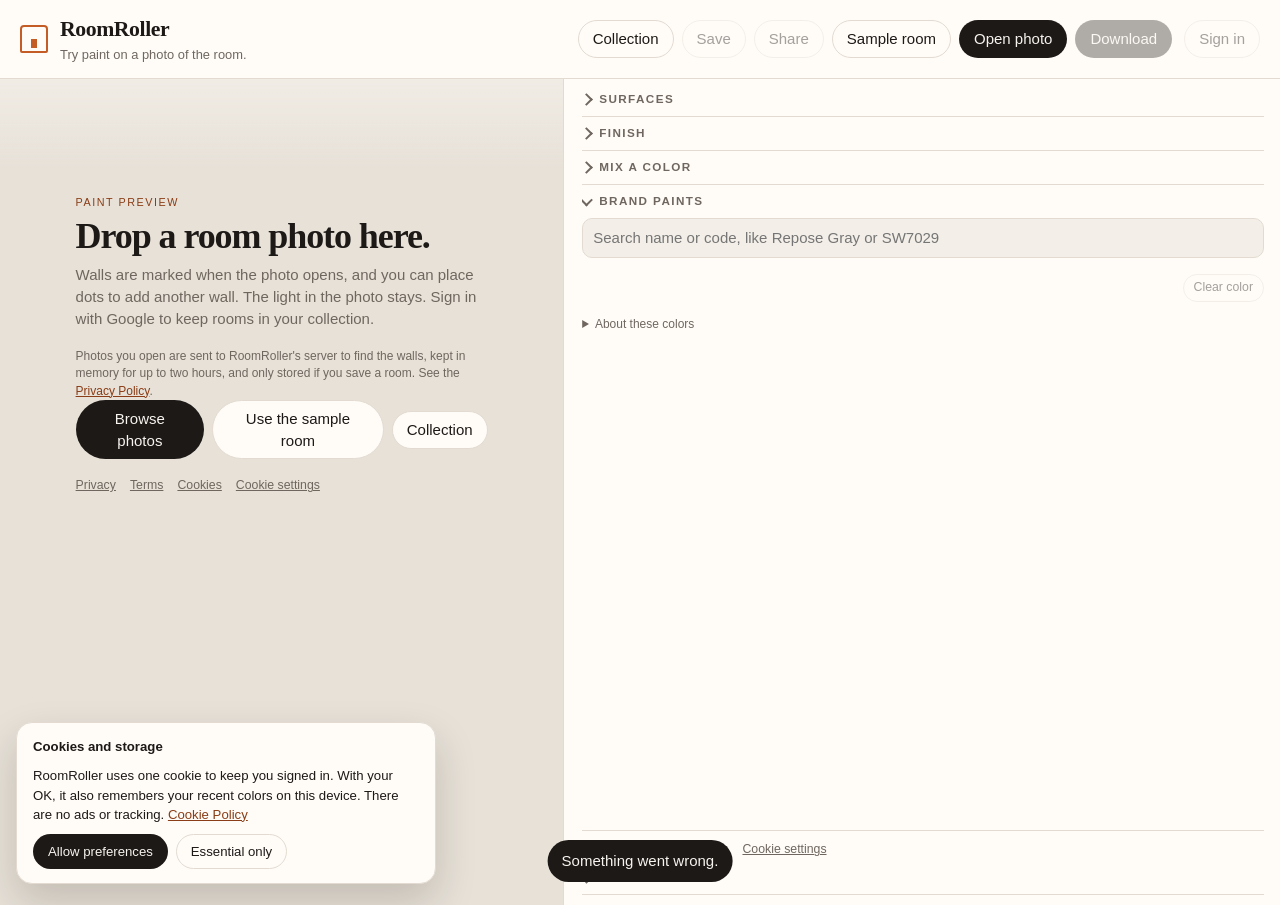
==== commit 81a68978: "Learned wall detection, seamless corners, favorites, coordinating colors, compare, and sharing Wall " ====
--- a/static/index.html
+++ b/static/index.html
@@ -25,6 +25,7 @@
       <div class="top-actions" id="top-actions">
         <button type="button" id="collection-btn" class="text-btn">Collection</button>
         <button type="button" id="save-btn" class="text-btn" disabled>Save</button>
+        <button type="button" id="share-btn" class="text-btn" disabled>Share</button>
         <button type="button" id="sample-btn" class="text-btn">Sample room</button>
         <button type="button" id="open-btn" class="solid-btn">Open photo</button>
         <button type="button" id="export-btn" class="solid-btn" disabled>Download</button>
@@ -77,6 +78,7 @@
               <button type="button" id="m-redo" class="photo-btn" aria-label="Redo" disabled>&#8631;</button>
             </div>
             <button type="button" id="edit-toggle" class="photo-btn photo-edit" aria-pressed="false">Edit</button>
+            <button type="button" id="m-compare" class="photo-btn photo-compare">Compare</button>
             <div id="brush-cursor" class="brush-cursor" aria-hidden="true" hidden></div>
           </div>
           <div class="toolbar">
@@ -114,6 +116,7 @@
               <button type="button" id="zoom-reset" class="tool" title="Fit the photo">Fit</button>
               <button type="button" id="zoom-in" class="tool" title="Zoom in">+</button>
             </div>
+            <button type="button" id="compare-btn" class="text-btn">Compare colors</button>
             <button type="button" id="undo-btn" class="text-btn" disabled>Undo</button>
             <button type="button" id="redo-btn" class="text-btn" disabled>Redo</button>
           </div>
@@ -175,6 +178,7 @@
             <form id="custom-form" class="custom">
               <input id="custom-hex" type="text" value="#C45C26" spellcheck="false" aria-label="Hex color" maxlength="7" />
               <button type="submit" class="text-btn">Use</button>
+              <button type="button" id="fav-custom" class="text-btn" aria-pressed="false">&#9825; Favorite</button>
             </form>
             <div id="recent" class="recent" hidden></div>
           </div>
@@ -189,6 +193,13 @@
             </div>
             <div id="families" class="families"></div>
             <div id="group-chips" class="group-chips" role="tablist" aria-label="Color families"></div>
+            <section id="pairs" class="pairs" aria-labelledby="pairs-title" hidden>
+              <div class="pairs-head">
+                <h2 id="pairs-title" class="pairs-title"></h2>
+                <button type="button" id="pairs-close" class="link-btn">Hide</button>
+              </div>
+              <div id="pairs-list" class="pairs-list"></div>
+            </section>
             <div class="count-row">
               <p id="color-count" class="hint"></p>
               <button type="button" id="clear-color" class="text-btn" disabled>Clear color</button>
@@ -236,9 +247,47 @@
       <label class="text-btn collection-upload" for="collection-upload">Upload a saved room</label>
       <input id="collection-upload" type="file" accept=".json,.png,.jpg" webkitdirectory directory multiple hidden />
       <ul id="collection-list" class="collection-list"></ul>
+      <h3 class="share-list-title" id="share-list-title" hidden>Shared links</h3>
+      <ul id="share-list" class="share-list" aria-labelledby="share-list-title"></ul>
       <p class="collection-foot">
         <button type="button" id="collection-delete-account" class="link-btn danger-link">Delete account and data</button>
       </p>
+    </div>
+  </div>
+  <div id="compare-dialog" class="collection compare-overlay" hidden>
+    <div class="collection-card compare-card" role="dialog" aria-modal="true" aria-labelledby="compare-title">
+      <div class="section-head">
+        <h2 id="compare-title">Compare colors</h2>
+        <button type="button" id="compare-close" class="text-btn">Close</button>
+      </div>
+      <div class="compare-scope tool-group" role="radiogroup" aria-label="What to paint">
+        <button type="button" class="tool" role="radio" data-scope="selected" id="compare-scope-selected">This wall</button>
+        <button type="button" class="tool" role="radio" data-scope="walls">All walls</button>
+      </div>
+      <p class="hint compare-help">Choose up to four colors. Your favorites and recent colors are here; heart more colors to add them.</p>
+      <div id="compare-pick" class="compare-pick"></div>
+      <div id="compare-grid" class="compare-grid" aria-live="polite"></div>
+    </div>
+  </div>
+  <div id="share-dialog" class="collection" hidden>
+    <div class="collection-card share-card" role="dialog" aria-modal="true" aria-labelledby="share-title">
+      <div class="section-head">
+        <h2 id="share-title">Share before and after</h2>
+        <button type="button" id="share-close" class="text-btn">Close</button>
+      </div>
+      <p class="hint">Anyone with this link can see the before and after photos and the colors you chose. Search engines won't list it, and you can delete it anytime from Collection.</p>
+      <p id="share-busy" class="share-busy" role="status">Creating your link…</p>
+      <div id="share-ready" hidden>
+        <div class="share-link">
+          <input id="share-url" type="text" readonly aria-label="Share link" />
+          <button type="button" id="share-copy" class="solid-btn">Copy link</button>
+        </div>
+        <div class="share-actions">
+          <button type="button" id="share-native" class="text-btn" hidden>Share…</button>
+          <a id="share-open" class="text-btn" target="_blank" rel="noopener">Open</a>
+          <button type="button" id="share-delete" class="link-btn danger-link">Delete this link</button>
+        </div>
+      </div>
     </div>
   </div>
   <div id="signin" class="collection" hidden>
--- a/static/styles.css
+++ b/static/styles.css
@@ -624,6 +624,95 @@
 }
 .agree input { width: 20px; height: 20px; margin: 1px 0 0; accent-color: var(--accent); flex: 0 0 auto; }
 .collection-foot { margin: 16px 0 0; font-size: 0.84rem; }
+.paint-cell { position: relative; min-width: 0; }
+.fav {
+  position: absolute;
+  top: 7px;
+  right: 7px;
+  width: 26px;
+  height: 26px;
+  display: grid;
+  place-items: center;
+  padding: 0;
+  border: 0;
+  border-radius: 50%;
+  background: rgba(255, 252, 248, 0.88);
+  color: var(--muted);
+  font-size: 0.95rem;
+  line-height: 1;
+  opacity: 0;
+  transition: opacity 120ms ease;
+}
+.paint-cell:hover .fav, .fav:focus-visible, .fav[aria-pressed="true"] { opacity: 1; }
+.fav[aria-pressed="true"] { color: #c2410c; }
+.fav:focus-visible { outline: 2px solid var(--focus); outline-offset: 1px; }
+.fav-empty { grid-column: 1 / -1; margin: 0 0 6px; }
+.pairs {
+  flex: 0 0 auto;
+  margin: 0 0 8px;
+  padding: 8px 10px 10px;
+  border: 1px solid var(--line);
+  border-radius: 12px;
+  background: var(--paper);
+}
+.pairs-head { display: flex; justify-content: space-between; align-items: baseline; gap: 8px; margin-bottom: 6px; }
+.pairs-title { margin: 0; font-size: 0.82rem; font-weight: 650; }
+.pairs-head .link-btn { font-size: 0.78rem; color: var(--muted); }
+.pairs-list { display: flex; gap: 8px; overflow-x: auto; scrollbar-width: thin; padding-bottom: 2px; }
+.pair {
+  flex: 0 0 auto;
+  width: 84px;
+  display: grid;
+  gap: 2px;
+  padding: 0;
+  border: 0;
+  background: none;
+  text-align: left;
+}
+.pair-chip { display: block; height: 34px; border-radius: 7px; border: 1px solid rgba(0, 0, 0, 0.12); }
+.pair-name { font-size: 0.7rem; font-weight: 600; white-space: nowrap; overflow: hidden; text-overflow: ellipsis; }
+.pair small { font-size: 0.64rem; color: var(--muted); white-space: nowrap; overflow: hidden; text-overflow: ellipsis; }
+.compare-card { width: min(1120px, 100%); max-height: 92vh; }
+.compare-scope { display: inline-flex; margin: 2px 0 6px; }
+.compare-help { margin: 4px 0 8px; }
+.compare-pick { display: flex; gap: 6px; flex-wrap: wrap; margin-bottom: 12px; }
+.compare-choice {
+  display: inline-flex;
+  align-items: center;
+  gap: 6px;
+  padding: 4px 10px 4px 4px;
+  border: 1px solid var(--line);
+  border-radius: 999px;
+  background: var(--panel);
+  font-size: 0.82rem;
+  max-width: 220px;
+}
+.compare-choice span:last-child { white-space: nowrap; overflow: hidden; text-overflow: ellipsis; }
+.compare-choice[aria-pressed="true"] { border-color: var(--ink); background: var(--ink); color: #f7f3ee; }
+.compare-chip { width: 22px; height: 22px; border-radius: 50%; border: 1px solid rgba(0, 0, 0, 0.15); flex: 0 0 auto; display: inline-block; }
+.compare-grid { display: grid; grid-template-columns: repeat(2, minmax(0, 1fr)); gap: 12px; }
+.compare-tile { margin: 0; border: 1px solid var(--line); border-radius: 12px; overflow: hidden; background: var(--paper-deep); }
+.compare-tile canvas { display: block; width: 100%; height: auto; box-shadow: none; cursor: default; aspect-ratio: auto; min-height: 120px; }
+.compare-tile.is-loading canvas { opacity: 0.35; }
+.compare-tile figcaption { display: flex; align-items: center; gap: 8px; padding: 8px 10px; background: var(--panel); }
+.compare-name { flex: 1; min-width: 0; font-size: 0.85rem; font-weight: 600; white-space: nowrap; overflow: hidden; text-overflow: ellipsis; }
+.compare-tile .solid-btn { padding: 6px 12px; font-size: 0.85rem; }
+.share-card { width: min(520px, 100%); }
+.share-busy { margin: 12px 0 4px; font-weight: 600; }
+.share-link { display: flex; gap: 8px; margin-top: 12px; }
+.share-link input { flex: 1; min-width: 0; border: 1px solid var(--line); border-radius: 10px; padding: 8px 10px; background: var(--paper); font-size: 0.9rem; }
+.share-actions { display: flex; gap: 8px; align-items: center; flex-wrap: wrap; margin-top: 12px; }
+.share-actions a.text-btn { text-decoration: none; color: var(--ink); }
+.share-actions .danger-link { margin-left: auto; font-size: 0.85rem; }
+.share-list-title { margin: 18px 0 6px; font-size: 0.78rem; letter-spacing: 0.12em; text-transform: uppercase; color: var(--muted); }
+.share-list { list-style: none; margin: 0; padding: 0; display: grid; gap: 6px; }
+.share-list li { display: flex; align-items: center; gap: 6px; font-size: 0.88rem; }
+.share-list li > span { flex: 1; min-width: 0; overflow: hidden; text-overflow: ellipsis; white-space: nowrap; }
+.share-list a.text-btn { text-decoration: none; color: var(--ink); padding: 4px 10px; }
+.share-list .text-btn { padding: 4px 10px; }
+.pair:focus-visible { outline: 2px solid var(--focus); outline-offset: 2px; border-radius: 8px; }
+.fav-group > summary span { color: var(--accent-ink); }
+#fav-custom[aria-pressed="true"] { color: #c2410c; border-color: #f0c7b0; }
 .fold-actions { display: flex; justify-content: flex-end; margin: 2px 0 8px; }
 .count-row { display: flex; align-items: center; justify-content: space-between; gap: 8px; margin: 0 0 8px; }
 .count-row #color-count { margin: 0; }
@@ -682,7 +771,7 @@
 }
 
 .mobile-actions, .sheet-handle, .sheet-tabs, .hold-compare, .mobile-only,
-.photo-history, .photo-edit, .brand-select, .group-chips { display: none; }
+.photo-history, .photo-edit, .photo-compare, .brand-select, .group-chips { display: none; }
 
 @media (max-width: 900px) {
   html, body { height: 100%; }
@@ -837,6 +926,21 @@
     font-weight: 600;
   }
   .studio.is-editing .photo-edit { background: var(--ink); color: #f7f3ee; }
+  .photo-compare {
+    display: inline-flex;
+    align-items: center;
+    position: absolute;
+    top: 56px;
+    right: 8px;
+    z-index: 2;
+    font-size: 0.86rem;
+    font-weight: 600;
+  }
+  #compare-btn { display: none; }
+  .compare-overlay .compare-card { height: 100dvh; max-height: 100dvh; border-radius: 0; padding-top: calc(14px + env(safe-area-inset-top)); }
+  .compare-grid { grid-template-columns: 1fr; }
+  .share-link input { font-size: 16px; }
+  .compare-pick { flex-wrap: nowrap; overflow-x: auto; margin: 0 -18px 12px; padding: 0 18px 2px; }
   .studio:not(.is-editing) .toolbar,
   .studio:not(.is-editing) .status,
   .toolbar #undo-btn,
@@ -884,6 +988,10 @@
   .group-chip small { color: var(--muted); font-size: 0.72rem; }
   .group-chip.is-on { background: var(--ink); border-color: var(--ink); color: #f7f3ee; }
   .group-chip.is-on small { color: #d8d0c6; }
+  .pairs { margin: 0 0 6px; padding: 6px 8px 8px; }
+  .pairs-list::-webkit-scrollbar { display: none; }
+  .pair { width: 70px; }
+  .pair-chip { height: 28px; }
   .panel .fold > summary, .note-fold, .count-row { display: none; }
   #color-count { margin: 0 0 4px; font-size: 0.78rem; }
   .families { margin-top: 6px; margin-bottom: 6px; }
@@ -988,6 +1096,9 @@
   .paint small { display: none; }
   .paint strong { color: var(--on-chip, var(--ink)); font-size: 0.64rem; font-weight: 600; }
   .paint.is-on { outline: 2px solid var(--ink); outline-offset: 2px; }
+  .fav { opacity: 1; top: 3px; right: 3px; width: 30px; height: 30px; background: rgba(255, 252, 248, 0.82); }
+  .group-chip.fav-chip span { color: inherit; }
+  .custom { flex-wrap: wrap; }
   .color-group > summary { padding: 11px 0; }
   #search, #custom-hex { font-size: 16px; padding: 8px 12px; }
   .surface { min-height: 50px; }
